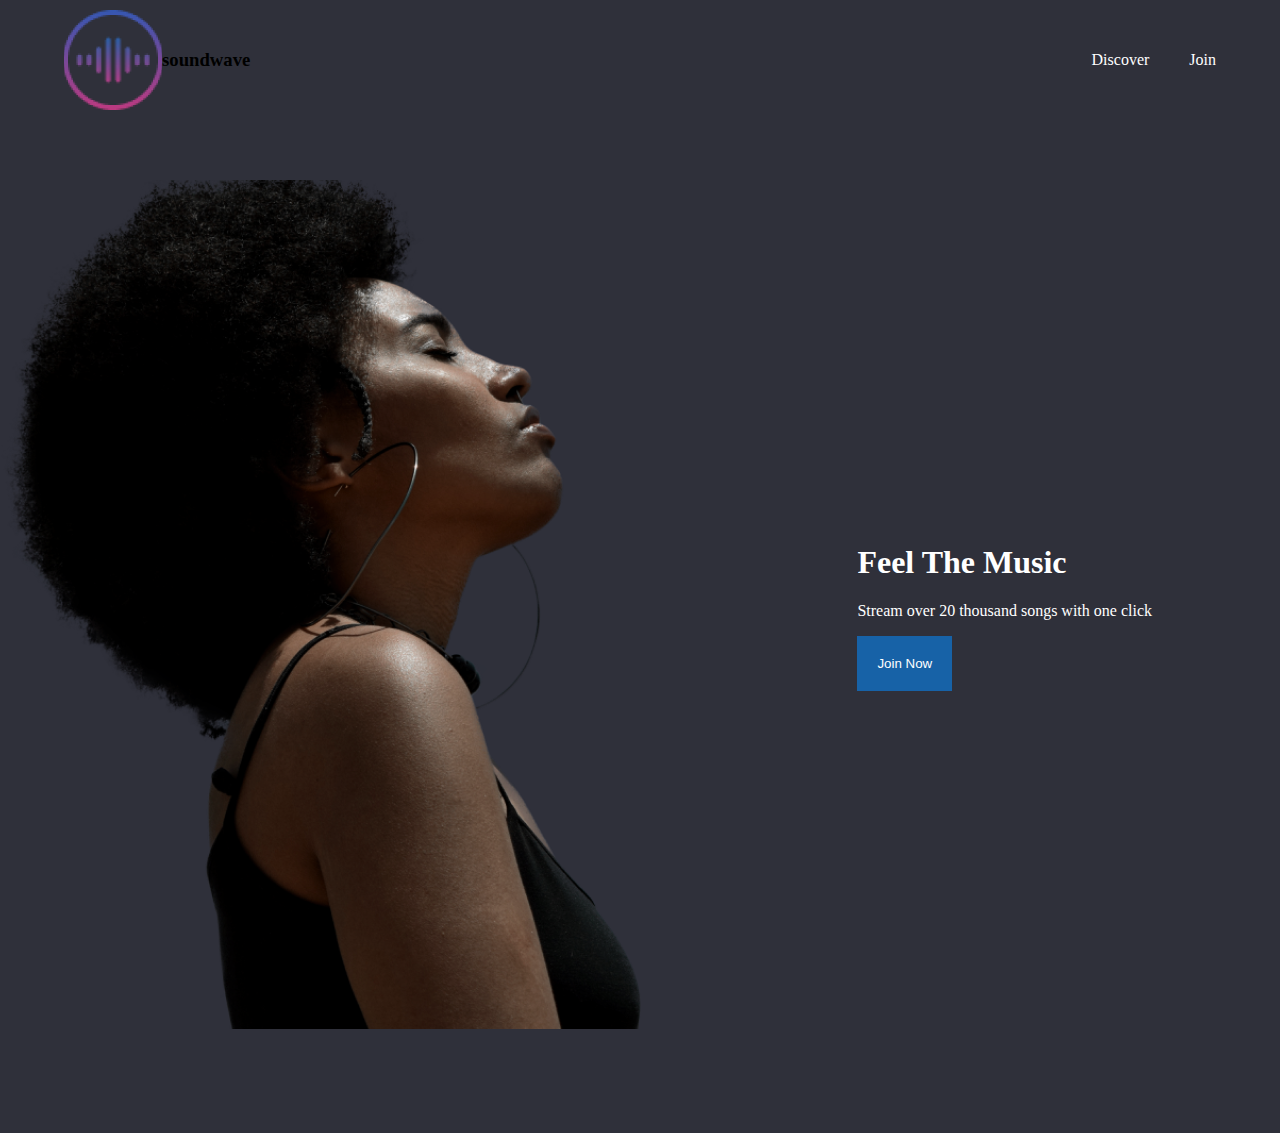
==== index.html @ c17f9682 "first commit" ====
<!DOCTYPE html>
<html lang="en">
<head>
    <meta charset="UTF-8">
    <meta name="viewport" content="width=device-width, initial-scale=1.0">
    <title>Untitled - Partial file saved 27-05-2024</title>
    <link rel="stylesheet" href="assets/css/style.css">
</head>
<body>
    <header id="header">
        <div class="header-content">
            <nav class="nav">
                <div class="logo">
                    <img src="assets/css/images/logo (1) 1.png" alt="logo">
                    <h3>soundwave</h3>
                </div>
                <ul>
                    <li><a href="#">Discover</a></li>
                    <li><a href="#">Join</a></li>
                </ul>    
                
            </nav>  
        </div>        

    </header>
    <section id="landing-page">
        <div class="image"> 
            <img src="assets/css/images/landing-page-girl 1.png" alt="landing page girl ">
        </div> 
        <div class="feel"> 
            <h1>Feel The Music</h1>
            <p>Stream over 20 thousand songs with one click</p>
            <button class="Join-Now">Join Now</button>
        </div> 
    </section>
</body>
</html>
---- assets/css/style.css ----
* {
    box-sizing: border-box;
}
body {
    margin: 0;
    padding: 0;
    font-size: 16px;
    background-color: #2F303A;
}
#header {
    width: 90%;
    margin: auto;
    margin-top: 10px;
}
.logo {
    display: flex;
    align-items: center;
}
a {
    text-decoration: none;
    color: white;
}
.nav {
    display: flex;
    justify-content: space-between; 
    align-items: center;
    
}


 .nav ul {
    list-style: none;
    display: flex;
    gap: 40px;
}
#landing-page {
    display: flex;
    justify-content: space-between;
    margin-top: 70px;
    width: 90%;
    height: auto;
    align-items: center;
    margin-bottom: 100px;

}
#landing-page .feel {
    color: white;
}

    

.Join-Now {
    border: none;
    background-color: #1762A7;
    color: white;
    padding: 20px;
}
#feature {
    display: flex;
    justify-content: space-between;
    width: 90%;
    margin-top: 50px;
}
#feature .left .item {
    color: white;
    margin-left: 60px;
}
#sign-up {
    display: flex;
    justify-content: space-between;
    margin-top: 70px;
    width: 90%;
    height: auto;
    align-items: center;
    margin-bottom: 100px;
    background-color: #2F303A;
}
.fun {
    color: white;
    align-items: center;

}
.fun span {
    color: #BC3AB0;
}
.row {
    
    display: flex; 
    flex-direction: column;
    border: 1px solid #1762A7;
    
}
.row label {
    display: block; 
    margin-bottom: 9px; 
    color: white;
    

}
.input {
    padding: auto;
    width: 200px;
    height: 80px;
    background-color: black;
}
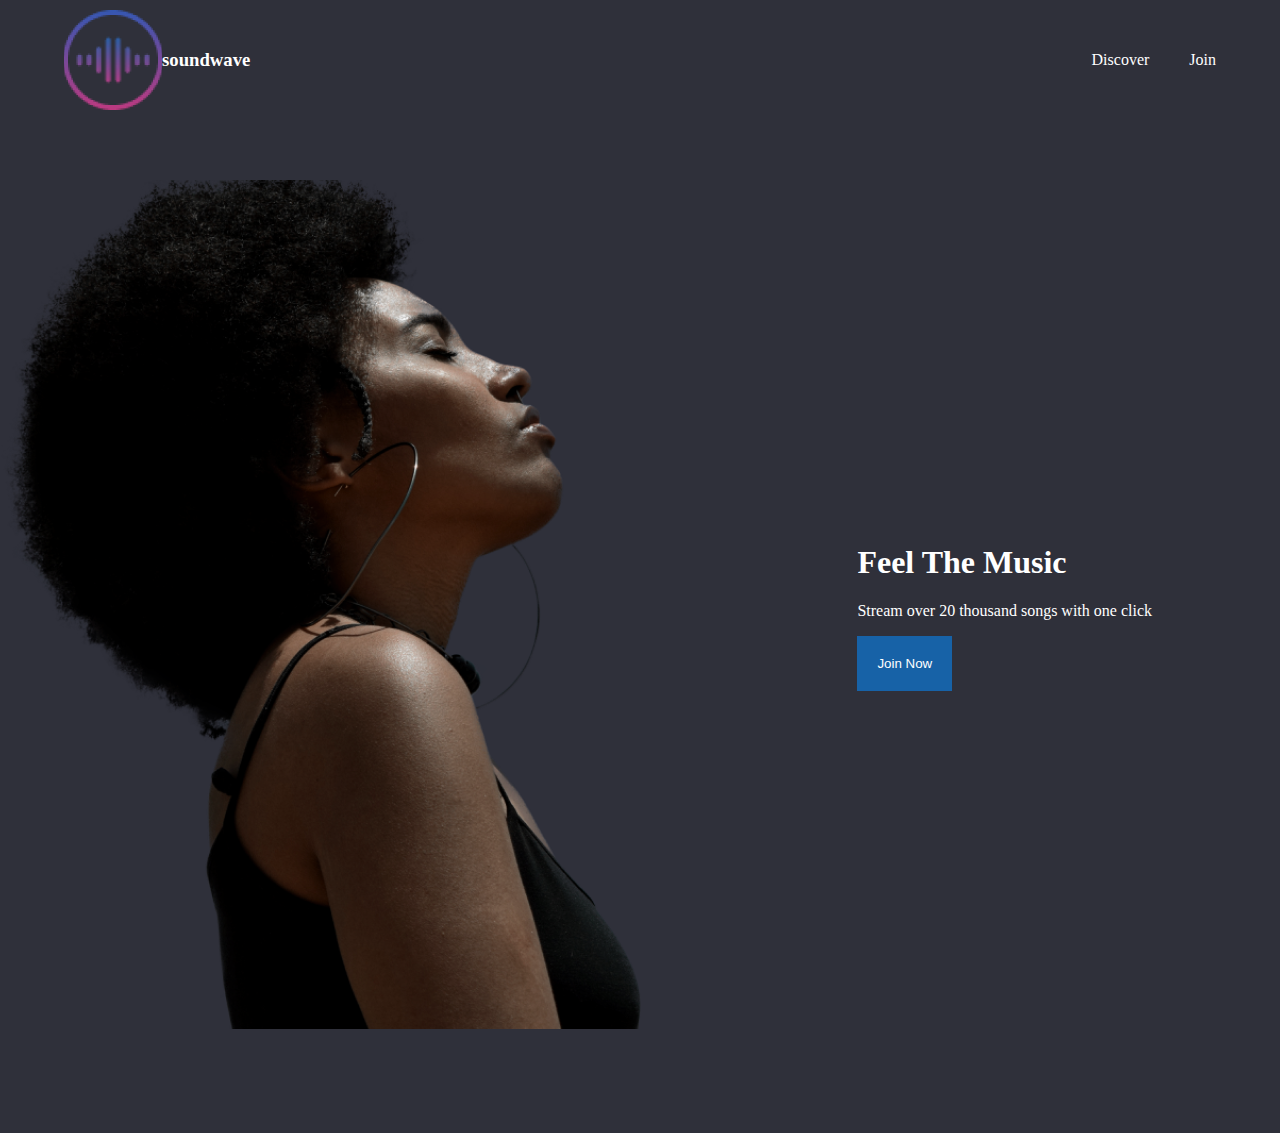
==== commit 8c87d748: "added files" ====
--- a/index.html
+++ b/index.html
@@ -10,13 +10,15 @@
     <header id="header">
         <div class="header-content">
             <nav class="nav">
-                <div class="logo">
-                    <img src="assets/css/images/logo (1) 1.png" alt="logo">
-                    <h3>soundwave</h3>
-                </div>
+                <a href="index.html">
+                    <div class="logo">
+                        <img src="assets/css/images/logo (1) 1.png" alt="logo">
+                        <h3>soundwave</h3>
+                    </div>
+                </a>
                 <ul>
-                    <li><a href="#">Discover</a></li>
-                    <li><a href="#">Join</a></li>
+                    <li><a href="feature.html">Discover</a></li>
+                    <li><a href="SignUp.html">Join</a></li>
                 </ul>    
                 
             </nav>  
--- a/assets/css/style.css
+++ b/assets/css/style.css
@@ -91,7 +91,10 @@
     
     display: flex; 
     flex-direction: column;
-    border: 1px solid #1762A7;
+    border-radius: 20px;
+    width: 300px;
+    height: 300px;
+    background-color: black;
     
 }
 .row label {
@@ -102,11 +105,27 @@
 
 }
 .input {
-    padding: auto;
-    width: 200px;
-    height: 80px;
-    background-color: black;
+   margin: 10px auto;
+   width: 80%;
+}   
+.input input {
+    width: 100%;
+    height: 30px;
+    background: transparent;
+    border: 2px solid #1762A7;
+    color: white;
+    border-radius: 5px;
+}   
+.input button {
+    margin-top: 30px;
+    width: 100%;
+    height: 30px;
+    color: white;
+    border: none;
+    border-radius: 5px;
+    background-color: #1762A7;;
 }   
 
 
 
+
